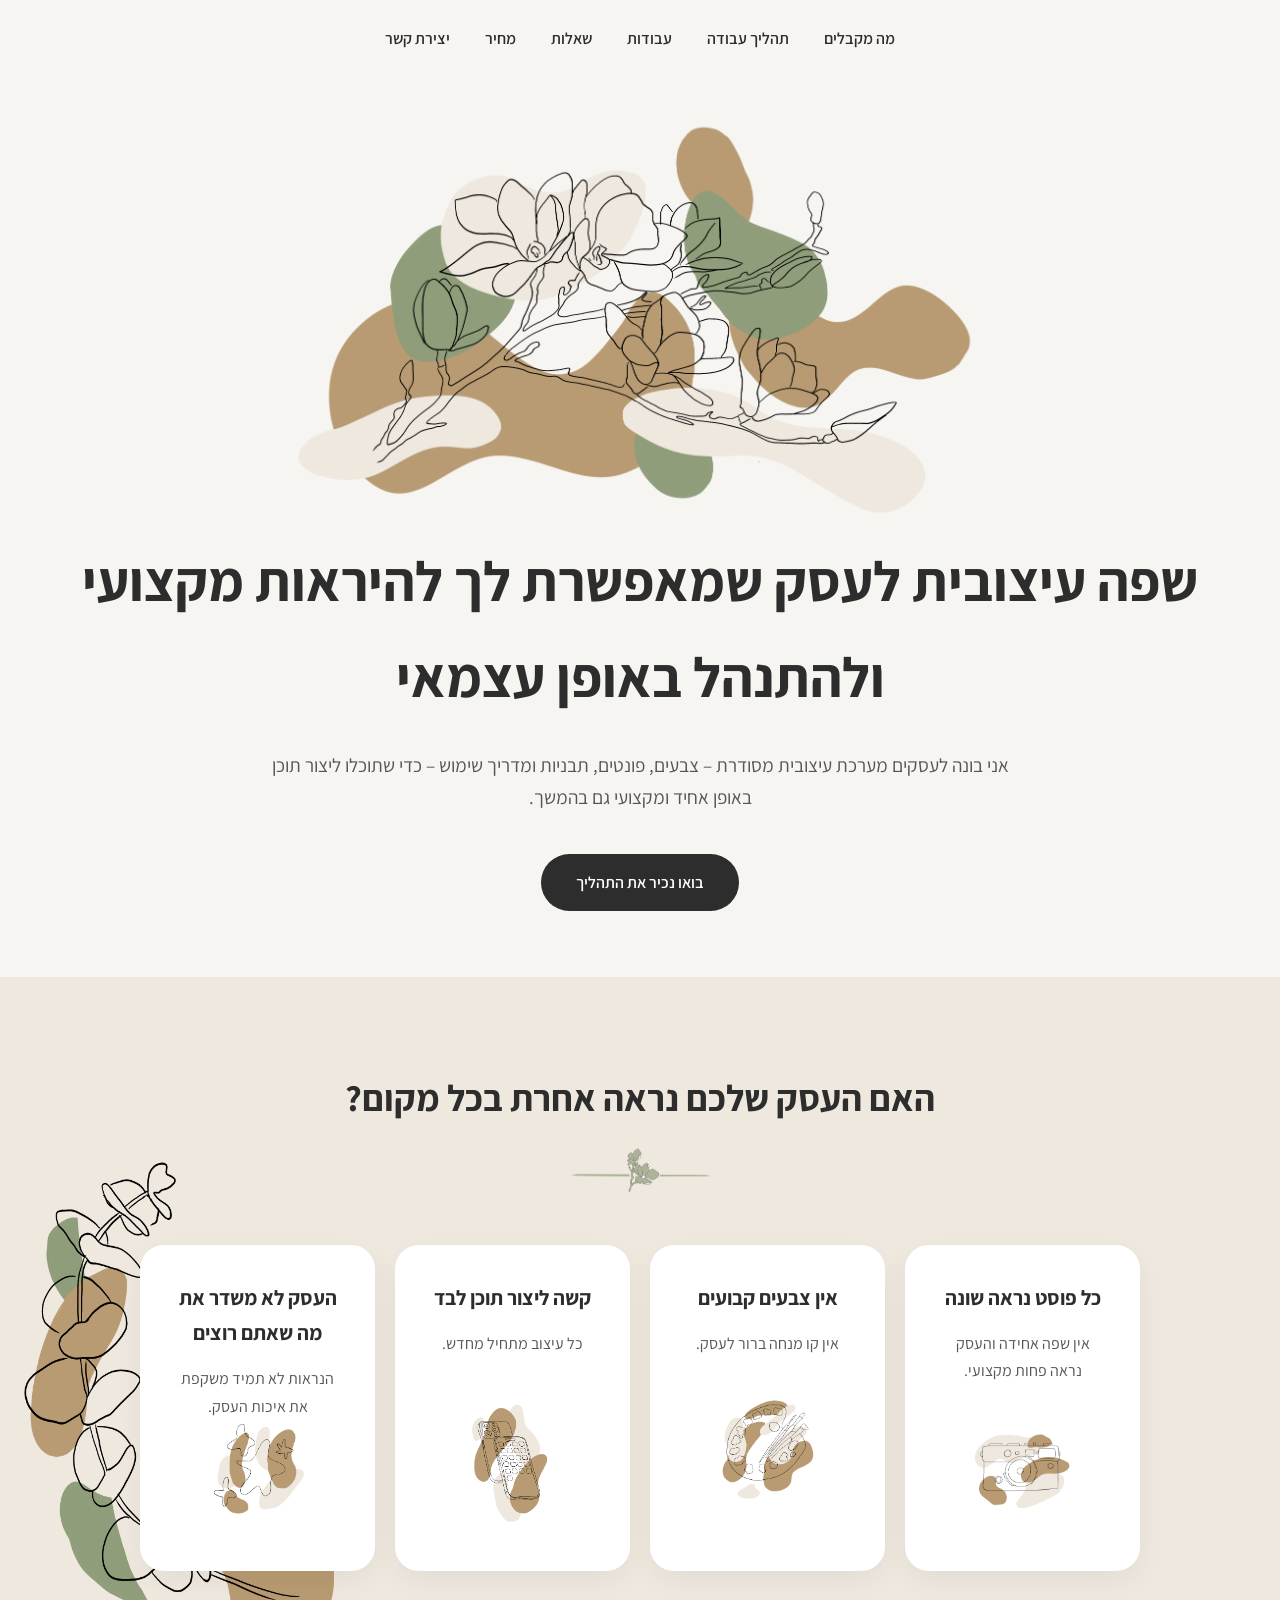
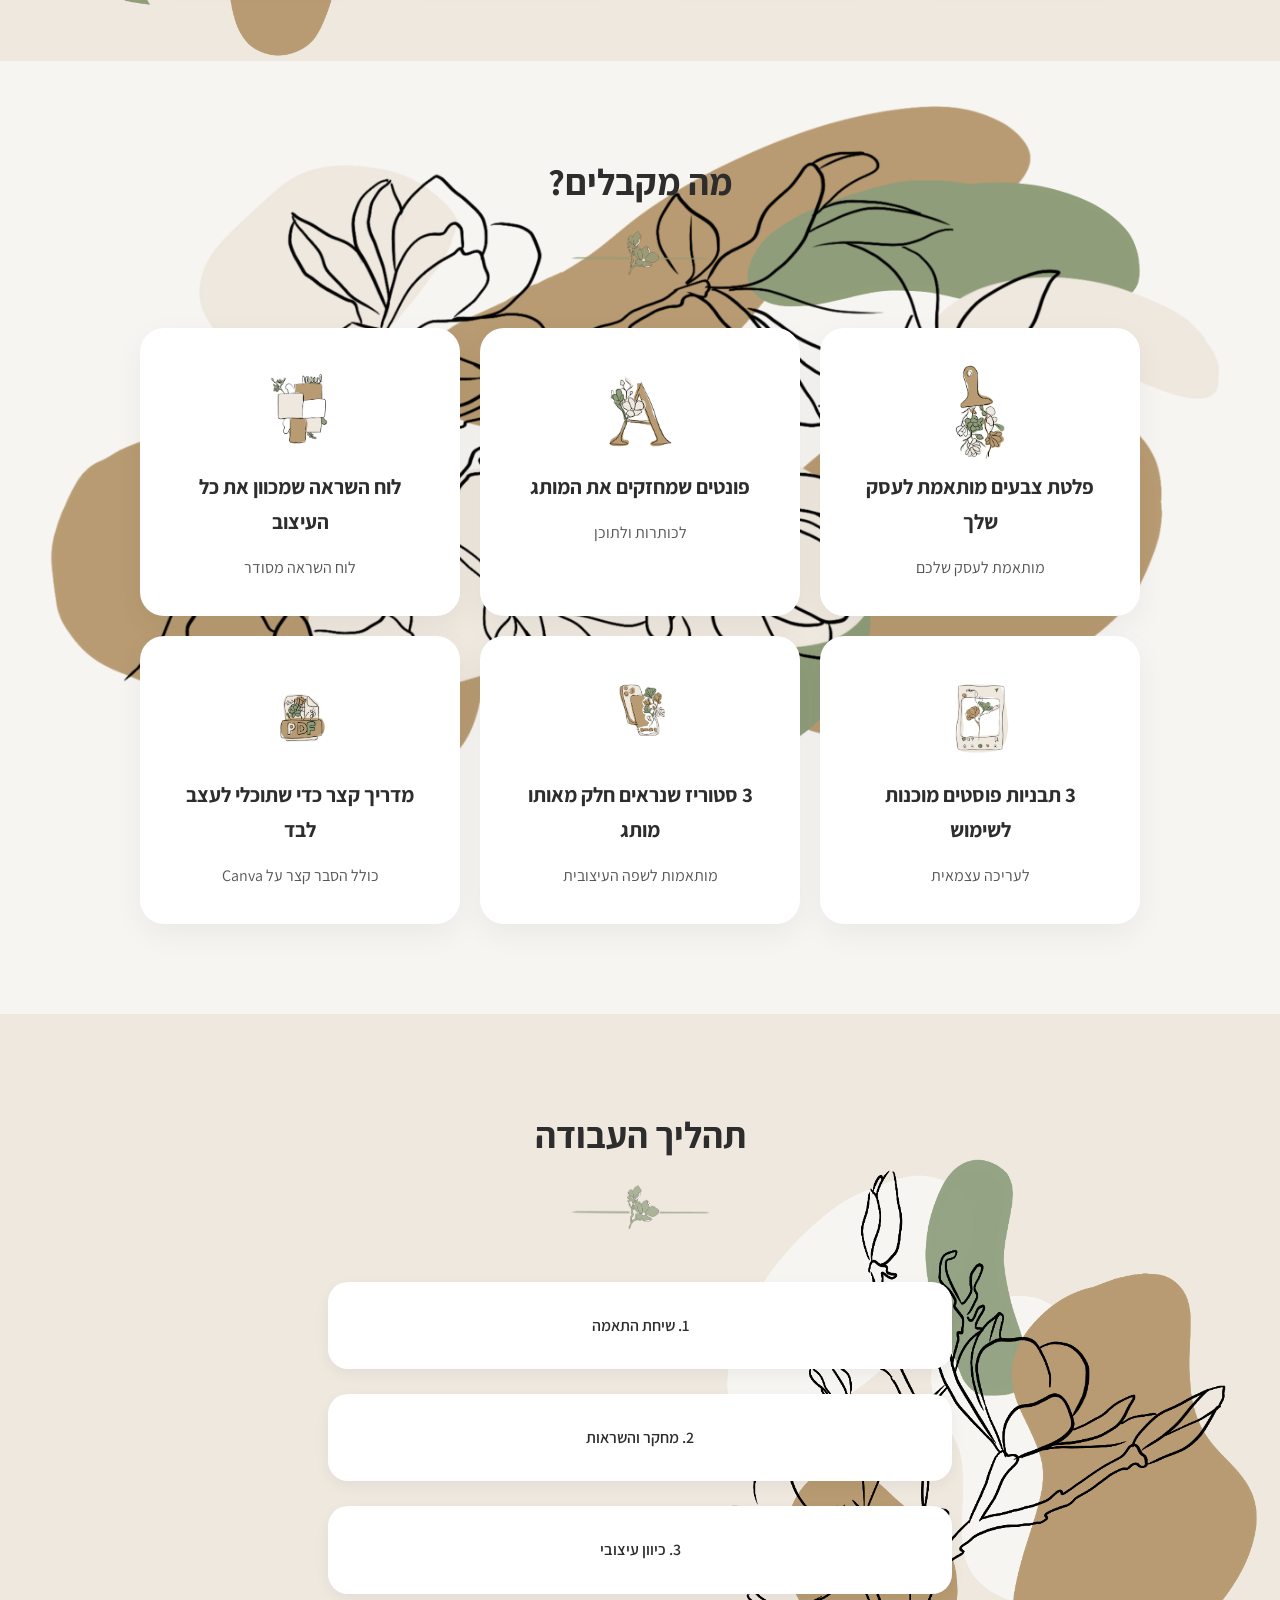
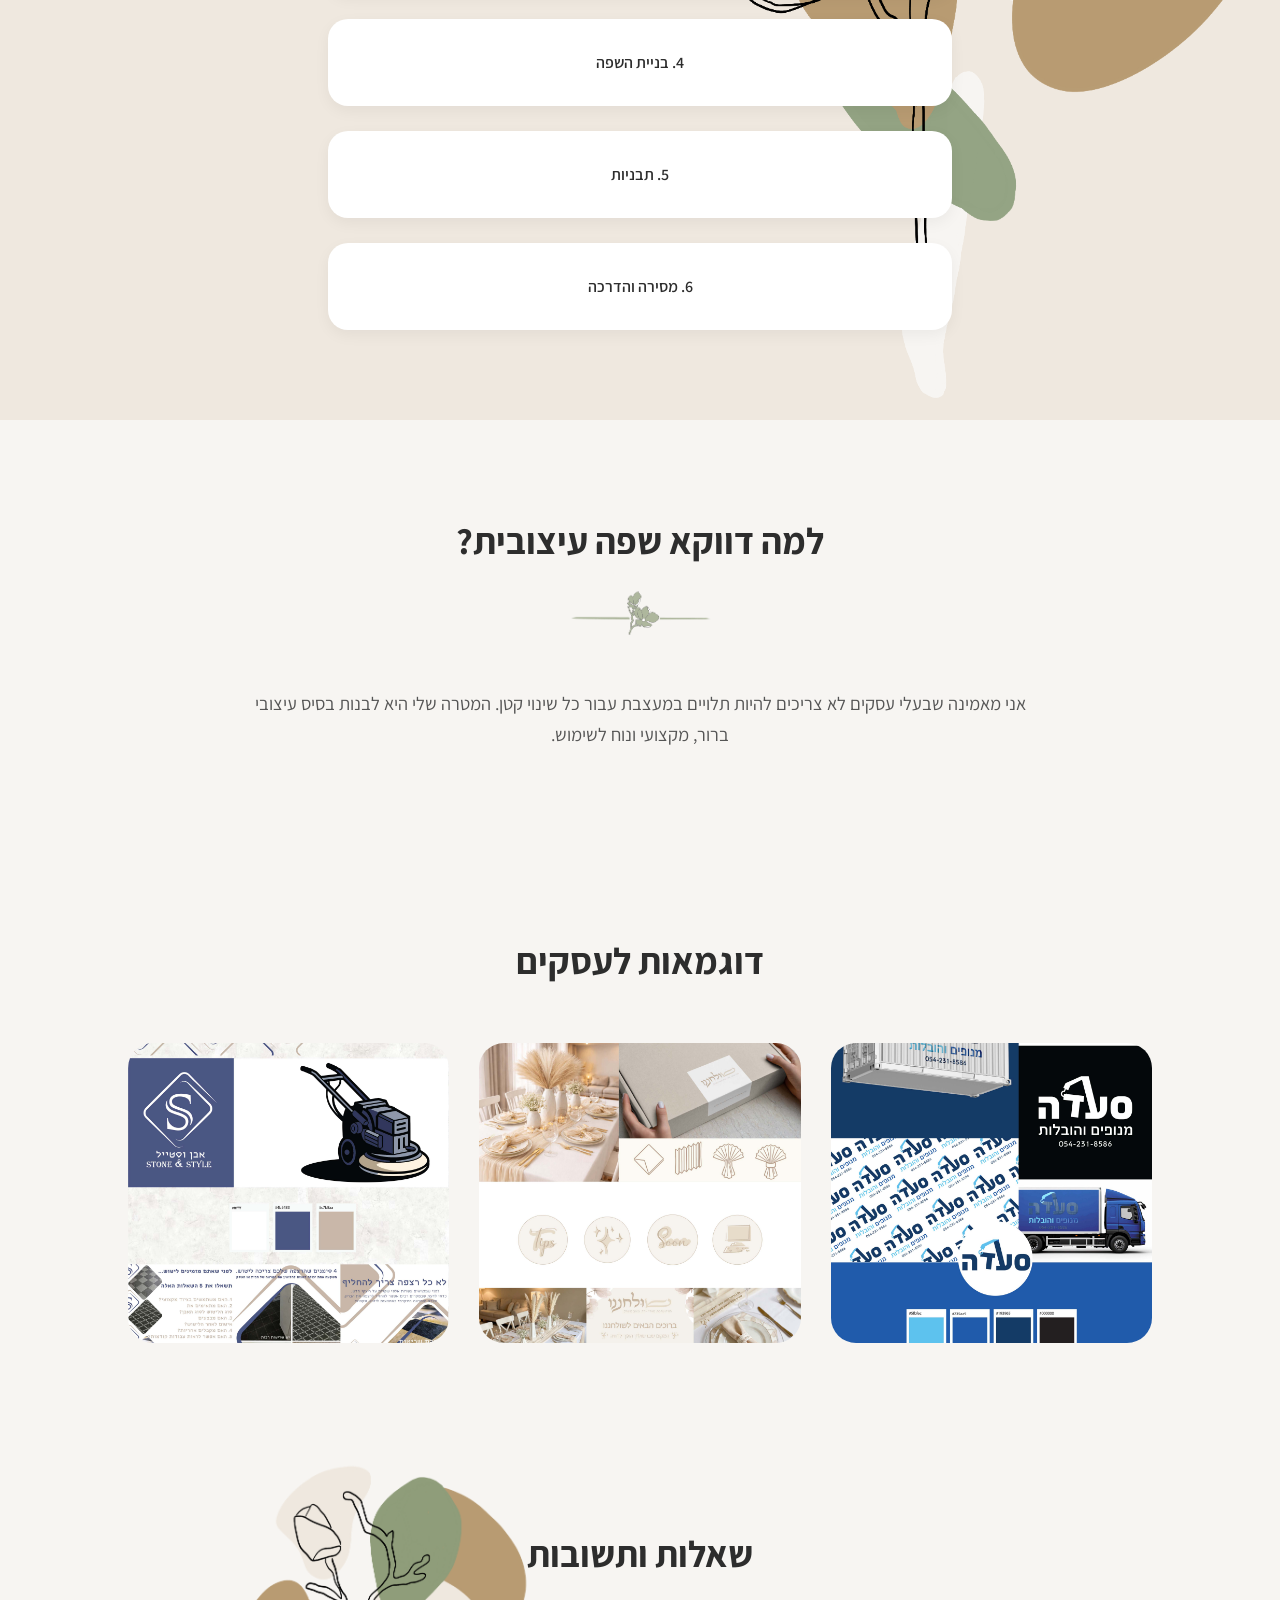
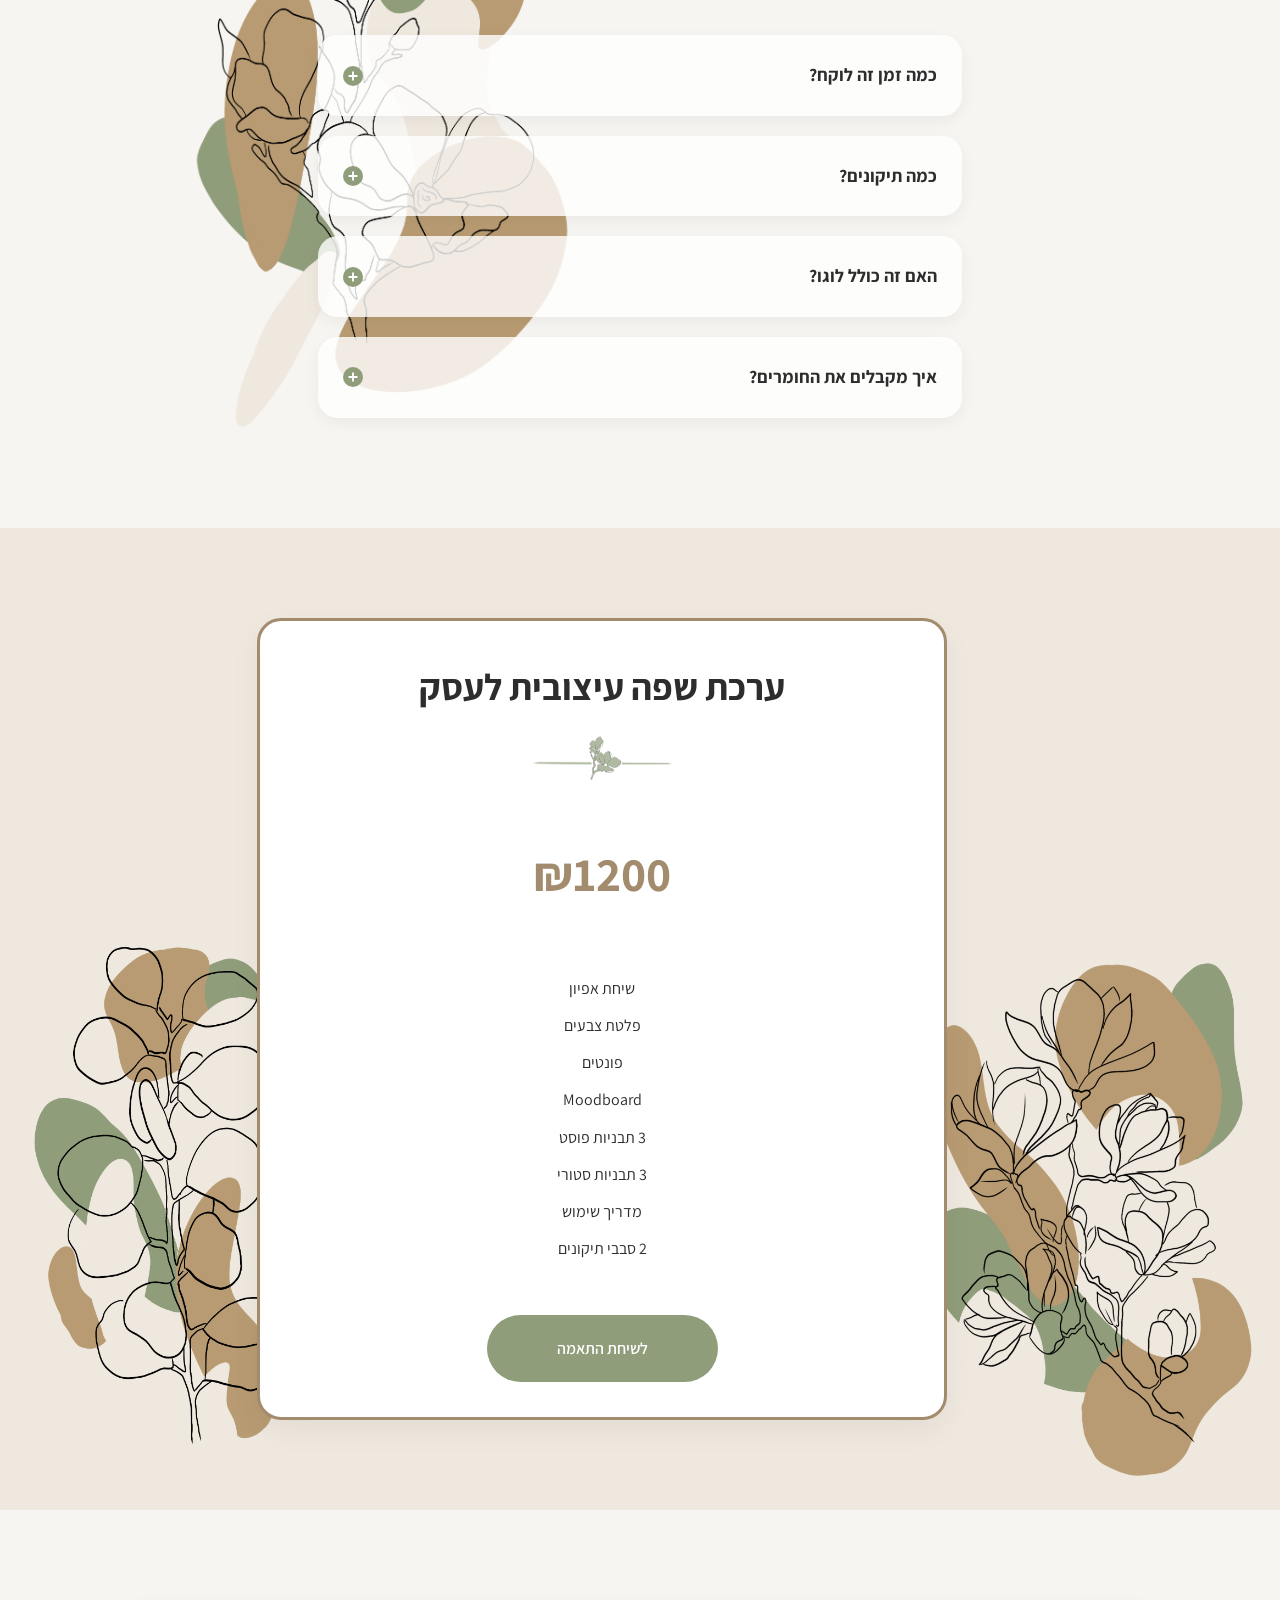
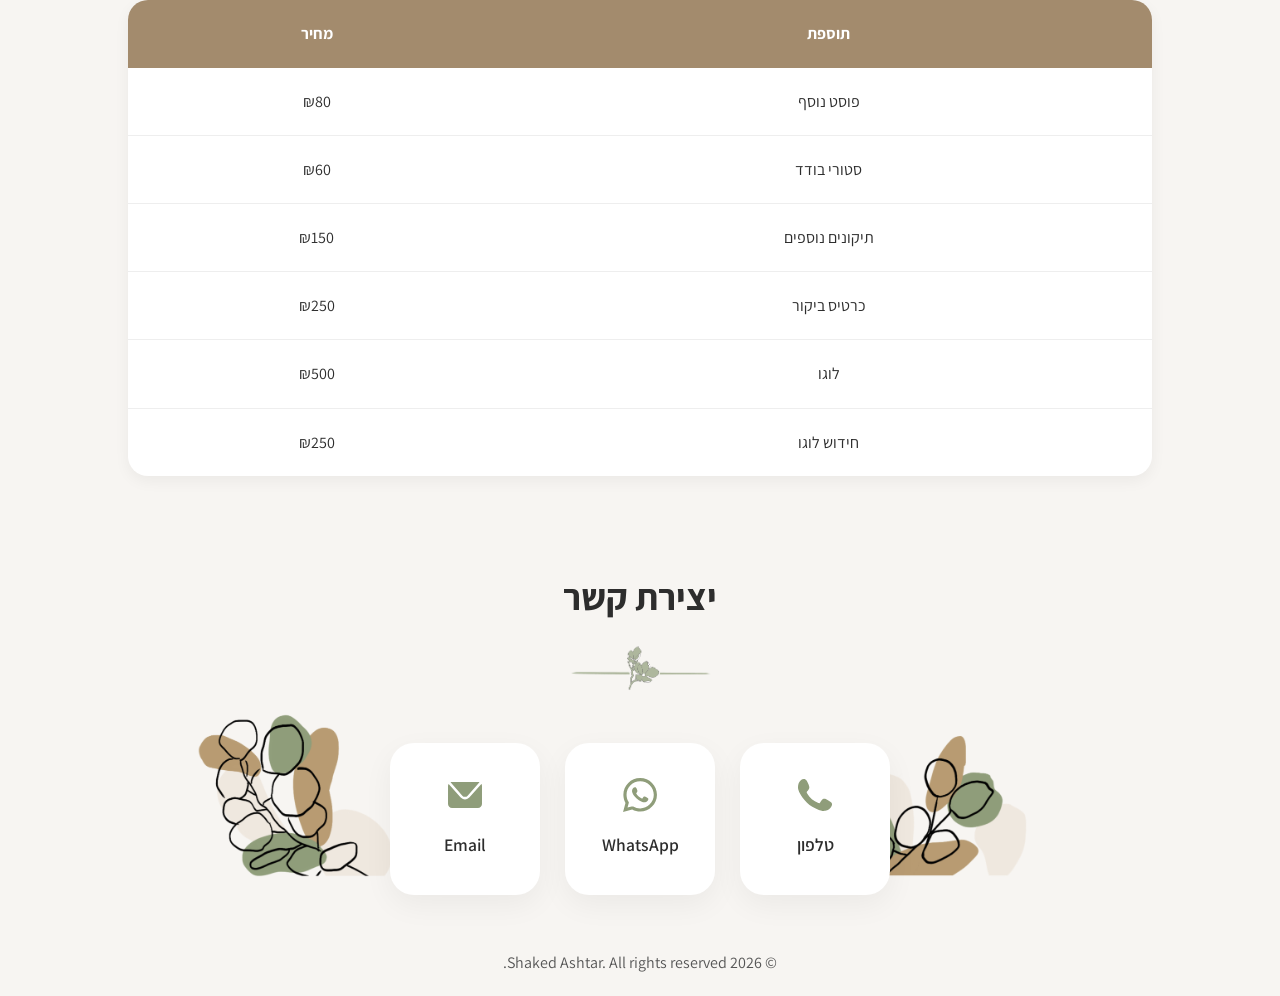
==== index.html @ 3697c23b "Add files via upload" ====
<!DOCTYPE html>
<html lang="he" dir="rtl">

<head>

    <meta charset="UTF-8">
    <meta name="viewport" content="width=device-width, initial-scale=1.0">

    <title>Visual Identity Kit</title>

    <link rel="stylesheet" href="style.css">

    <link rel="preconnect" href="https://fonts.googleapis.com">
    <link rel="preconnect" href="https://fonts.gstatic.com" crossorigin>
    <link href="https://fonts.googleapis.com/css2?family=Assistant:wght@200..800&display=swap" rel="stylesheet">


</head>
<body>
    <nav>

        <a href="#benefits">מה מקבלים</a>

        <a href="#process">תהליך עבודה</a>

        <a href="#portfolio">עבודות</a>

        <a href="#faq">שאלות</a>

        <a href="#pricing">מחיר</a>

        <a href="#contact">יצירת קשר</a>


    </nav>

    <header>
        <img class="Flower_header" src="Flower_header.png" alt="פרחים מצויירים בקו">
        <h1>
            שפה עיצובית לעסק
            שמאפשרת לך להיראות מקצועי ולהתנהל באופן עצמאי
        </h1>
        <p>
            אני בונה לעסקים מערכת עיצובית מסודרת –
            צבעים, פונטים, תבניות ומדריך שימוש –
            כדי שתוכלו ליצור תוכן באופן אחיד ומקצועי גם בהמשך.
        </p>
        <a href="#process" class="btn">
            בואו נכיר את התהליך
        </a>
    </header>
    <section id="problems">
        <h2 class="section-title">
            האם העסק שלכם נראה אחרת בכל מקום?
        </h2>
        <div class="cards">
            <div class="card">
                <h3>
                    כל פוסט נראה שונה
                </h3>
                <p>
                    אין שפה אחידה והעסק נראה פחות מקצועי.
                </p>
                 <img class="Camera" src="Camera.png" alt="מצלמה">
            </div>

            <div class="card">
                <h3>
                    אין צבעים קבועים
                </h3>
                <p>
                    אין קו מנחה ברור לעסק.
                </p>
                <img class="Patient" src="Patient .png" alt="פלטת צבעים">
            </div>

            <div class="card">
                <h3>
                    קשה ליצור תוכן לבד
                </h3>
                <p>
                    כל עיצוב מתחיל מחדש.
                </p>
                <img class="IPhone" src="IPhone .png" alt="טלפון">
            </div>

            <div class="card">
                <h3>
                    העסק לא משדר את מה שאתם רוצים
                </h3>
                <p>
                    הנראות לא תמיד משקפת את איכות העסק.
                </p>
                <img class="Stars" src="Stars.png" alt="כוכבים">
            </div>
            
        </div>
    </section>

    <section id="benefits">
        <h2 class="section-title">
            מה מקבלים?
        </h2>

        <div class="cards2">
            <div class="card">
                <img src="ic5.png" class="icons">
                <h3>פלטת צבעים מותאמת לעסק שלך</h3>
                <p>
                    מותאמת לעסק שלכם
                </p>
            </div>

            <div class="card">
                <img src="ic6.png" class="icons">
                <h3>פונטים שמחזקים את המותג</h3>
                <p>
                    לכותרות ולתוכן
                </p>
            </div>

            <div class="card">
                <img src="ic4.png" class="icons">
                <h3>לוח השראה שמכוון את כל העיצוב</h3>
                <p>
                    לוח השראה מסודר
                </p>
            </div>

            <div class="card">
                <img src="ic2.png" class="icons">
                <h3> 3 תבניות פוסטים מוכנות לשימוש</h3>
                <p>
                    לעריכה עצמאית
                </p>
            </div>

            <div class="card">
                <img src="ic3.png" class="icons">
                <h3> 3 סטוריז שנראים חלק מאותו מותג </h3>
                <p>
                    מותאמות לשפה העיצובית
                </p>
            </div>

            <div class="card">
                <img src="ic1.png" class="icons">
                <h3> מדריך קצר כדי שתוכלי לעצב לבד</h3>
                <p>
                    כולל הסבר קצר על Canva
                </p>
            </div>
        </div>
    </section>

    <section id="process">
        <h2 class="section-title">
            תהליך העבודה
        </h2>

        <div class="steps">
            <div>1. שיחת התאמה</div>
            <div>2. מחקר והשראות</div>
            <div>3. כיוון עיצובי</div>
            <div>4. בניית השפה</div>
            <div>5. תבניות</div>
            <div>6. מסירה והדרכה</div>
        </div>
    </section>

    <section id="about">
        <h2 class="section-title">
            למה דווקא שפה עיצובית?
        </h2>
        <p>
            אני מאמינה שבעלי עסקים לא צריכים להיות תלויים במעצבת
            עבור כל שינוי קטן.

            המטרה שלי היא לבנות בסיס עיצובי ברור,
            מקצועי ונוח לשימוש.
        </p>
    </section>
    <section id="portfolio">
        <h2>
            דוגמאות לעסקים
        </h2>
        <div class="portfolio">
            <img src="עבודה 1.jpg" class="gallery-img" alt="שפה עיצובית לעסק">
            <img src="שפת מיתוג.jpg" class="gallery-img" alt="שפה עיצובית לעסק">
            <img src="עבודה 2.jpg" class="gallery-img" alt="שפה עיצובית לעסק">
        </div>
    </section>
    <section id="faq">
        <h2>
          שאלות ותשובות
        </h2>
        <details>
            <summary>
                כמה זמן זה לוקח?
            </summary>
            <p>
                עד 7 ימי עסקים
            </p>
        </details>

        <details>
            <summary>
                כמה תיקונים?
            </summary>
            <p>
             עד שני סבבי תיקונים
            </p>
        </details>

        <details>
            <summary>
                האם זה כולל לוגו?
            </summary>
            <p>
                לא.
                ניתן להוסיף בתוספת תשלום.
            </p>
        </details>

        <details>
            <summary>
                איך מקבלים את החומרים?
            </summary>
            <p>
                PDF
                +
                Canva
            </p>
        </details>
    </section>

    <section id="pricing">
        <div class="boxPricing">
        <h2 class="section-title">
            ערכת שפה עיצובית לעסק
        </h2>
        <h3>
            ₪1200
        </h3>

        <ul>
            <li>שיחת אפיון</li>
            <li>פלטת צבעים</li>
            <li>פונטים</li>
            <li>Moodboard</li>
            <li>3 תבניות פוסט</li>
            <li>3 תבניות סטורי</li>
            <li>מדריך שימוש</li>
            <li>2 סבבי תיקונים</li>
        </ul>
        <a href="#contact" class="btcall">
            לשיחת התאמה
        </a>
        </div>
    </section>

    <section>
        <table>
            <thead>
                <tr>
                    <th>תוספת</th>
                    <th>מחיר</th>
                </tr>
            </thead>
            <tbody>
                <tr>
                    <td>פוסט נוסף</td>
                    <td>₪80</td>
                </tr>
                <tr>
                    <td>סטורי בודד</td>
                    <td>₪60</td>
                </tr>
                <tr>
                    <td>תיקונים נוספים</td>
                    <td>₪150</td>
                </tr>
                <tr>
                    <td>כרטיס ביקור</td>
                    <td>₪250</td>
                </tr>
                <tr>
                    <td>לוגו</td>
                    <td>₪500</td>
                </tr>
                 <tr>
                    <td>חידוש לוגו</td>
                    <td>₪250</td>
                </tr>
            </tbody>
        </table>
    </section>
    <section id="contact">
    <h2 class="section-title">
        יצירת קשר
    </h2>

    <div class="cards">

        <a href="tel:+972532420720" class="contact-card">
            <div class="card">
                <img class="icon-contact" src="tel.svg" alt="טלפון">
                טלפון
            </div>
        </a>

        <a href="https://wa.me/972532420720?text=היי,%20ראיתי%20את%20האתר%20שלך%20ואשמח%20לשמוע%20פרטים." class="contact-card" target="_blank">
            <div class="card">
                <img class="icon-contact" src="wat.svg" alt="WhatsApp">
                WhatsApp
            </div>
        </a>

        <a href="mailto:sshakedmiryam@gmail.com?subject=פנייה%20מהאתר" class="contact-card">
            <div class="card">
                <img class="icon-contact" src="mel.svg" alt="Email">
                Email
            </div>
        </a>

    </div>
</section>
    <footer>
    <p>© 2026 Shaked Ashtar. All rights reserved.</p>
</footer>
<div id="lightbox">
    <img id="lightbox-img" alt="">
</div>

<script src="main.js"></script>
</body>
</html>
---- style.css ----
/* ------------------- */
/* RESET */
/* ------------------- */

* {
    margin: 0;
    padding: 0;
    box-sizing: border-box;
}

html {
    scroll-behavior: smooth;
}

body {
    font-family: "Assistant", sans-serif;
    direction: rtl;
    background: #F7F5F2;
    color: #2D2D2D;
    line-height: 1.7;
}





/* ------------------- */
/* NAVBAR */
/* ------------------- */


nav {
    position: sticky;
    top: 0;
    z-index: 1000;
    padding: 25px;
    display: flex;
    justify-content: center;
    gap: 35px;
    background: rgba(247, 245, 242, 0.9);
    backdrop-filter: blur(10px);
}

nav a {
    text-decoration: none;
    color: #2D2D2D;
    font-weight: 600;
    transition: 0.3s;
}

nav a:hover {
    color: #A38B6D;
}

/* ------------------- */
/* GENERAL */
/* ------------------- */
section {
    padding: 90px 10%;
}

h1 {
    font-size: 3.5rem;
    font-weight: 700;
    margin-bottom: 25px;
}

h2 {
    font-size: 2.3rem;
    margin-bottom: 50px;
}

h3 {
    margin-bottom: 15px;
    font-size: 1.3rem;
}

.section-title::after {
    content: "";

    display: block;

    width: 200px;

    height: 50px;

    margin: 15px auto 0;

    background: url(h2.png) center / contain no-repeat;
}

.section-title::after{
    opacity:0.7;
    transition:0.3s;
}

.section-title:hover::after{
    opacity:1;
    transform:scale(1.05);
}

p {
    color: #555;
}

/* ------------------- */
/* HERO */
/* ------------------- */
.Flower_header {
    width: 700px;
}

header {
    min-height: 100vh;
    display: flex;
    flex-direction: column;
    justify-content: center;
    align-items: center;
    text-align: center;
    padding: 0px 40px 40px 40px;
}

header p {
    max-width: 750px;
    font-size: 1.2rem;
    margin-bottom: 40px;
}

.btn {
    padding: 15px 35px;
    border-radius: 50px;
    text-decoration: none;
    background: #2D2D2D;
    color: white;
    font-weight: 600;
    transition: 0.3s;
}

.btn:hover {
    transform: translateY(-3px);
    background: #A38B6D;
}

/* ------------------- */
/* CARDS */
/* ------------------- */
.cards {
      display: grid;
  grid-template-columns: repeat(4, 1fr);
  gap: 20px;
  max-width: 1000px; 
  margin: 0 auto;
}
.cards2 {
      display: grid;
  grid-template-columns: repeat(3, 1fr);
  gap: 20px;
  max-width: 1000px; 
  margin: 0 auto;
}

.card {
    background: white;
    padding: 35px;
    border-radius: 24px;
    box-shadow: 0 10px 30px rgba(0, 0, 0, 0.05);
    transition: 0.4s;
}

.Camera,
.Patient,
.IPhone {
    width: 100px;
    margin-top: 40px;
}

.Stars {
    width: 100px;
}

.card:hover {
    transform: translateY(-8px);
    box-shadow: 0 20px 40px rgba(0, 0, 0, 0.08);
}

#problems {
    background-color: #EFE8DF;
    position: relative;
    background-image: url(difrent.png);
    background-repeat: no-repeat;
    background-size: 100%;
    background-position: 20px 100%;
    text-align: center;

}

/* ------------------- */
/* PROCESS */
/* ------------------- */
#benefits {
    background-image: url(gets1.png);
    background-repeat: no-repeat;
    background-size: 100%;
    position: relative;
    text-align: center;
}

#process {
    background-image: url(work.png);
    background-size: 600px;
    background-repeat: no-repeat;
    background-position: right bottom;
    background-color: #EFE8DF;
    text-align: center;
}

.icons{
    width: 70px;
}

.steps {

    display: grid;
    gap: 25px;
    padding: 0px 200px 0px 200px;
}

.steps div {
    background: white;
    padding: 30px;
    border-radius: 20px;
    text-align: center;
    font-weight: 600;
    box-shadow: 0 5px 15px rgba(0, 0, 0, 0.05);
    transition: 0.3s;
}

.steps div:hover {
    background: #A38B6D;
    color: white;
}

/* ------------------- */
/* ABOUT */
/* ------------------- */
#about {
    text-align: center;
}

#about p {
    max-width: 800px;
    margin: auto;
    font-size: 1.15rem;
}

/* ------------------- */
/* PORTFOLIO */
/* ------------------- */
.portfolio {
    display: grid;
    grid-template-columns:
        repeat(auto-fit, minmax(300px, 1fr));
    gap: 30px;
    text-align: center;
}

#portfolio{
    text-align: center;
}
.portfolio img {
    width: 100%;
    border-radius: 25px;
    object-fit: cover;
    height: 300px;
    background: #ddd;
    transition: 0.3s;
}

.portfolio img:hover {
    transform: scale(1.02);
}
.gallery-img{
    cursor:pointer;
}

#lightbox{
    position:fixed;
    inset:0;
    background:rgba(0,0,0,.85);

    display:none;
    justify-content:center;
    align-items:center;

    z-index:9999;
}

#lightbox.active{
    display:flex;
}

#lightbox img{
    max-width:90%;
    max-height:90%;
    border-radius:20px;
}

/* ------------------- */
/* FAQ */
/* ------------------- */
#faq {
    max-width: 900px;
    margin: auto;
    background-image: url(faq.png);
    background-size: 400px;
    background-repeat: no-repeat;
    text-align: center;

}

details {
    background: rgba(255, 255, 255, 0.805);
    padding: 25px;
    border-radius: 20px;
    margin-bottom: 20px;
    box-shadow: 0 5px 15px rgba(0, 0, 0, 0.05);
    
}
summary {
    cursor: pointer;
    font-size: 18px;
    font-weight: 700;
    list-style: none;

    display: flex;
    justify-content: space-between;
    align-items: center;
    
}

summary::after {
    content: "";
    width: 20px;
    height: 20px;
    background: url("PLUS.svg") center/contain no-repeat;
    transition: 0.3s;
}

details[open] summary::after {
    background-image: url(PLUS1.svg);
}

summary::-webkit-details-marker {
    display: none;
}

details p {
    margin-top: 15px;
    color: #666;
}



/* ------------------- */
/* PRICE */
/* ------------------- */
#pricing {
    text-align: center;
    background-image: url(pricing.png);
    background-repeat: no-repeat;
    background-size: 100%;
    background-Position: right bottom;
    background-color: #EFE8DF;
    position: relative;
}

.boxPricing {
    background: white;
    padding: 35px;
    border-Radius: 24px;
    box-Shadow: 0 10px 30px rgba(0, 0, 0, 0.05);
    transition: 0.4s;
    border: 3px solid #A38B6D;
    box-sizing: content-box;
    width: 60%;
    display: grid;
    justify-content: center;
    justify-Items: center;
    position: relative;
    right: 20%;

}

#pricing ul {
    list-style: none;
    margin-top: 40px;
}

#pricing li {
    padding: 5px;
}

#pricing h3 {
    font-size: 3rem;
    color: #A38B6D;
}

.btcall {
    padding: 20px 70px;
    border-radius: 50px;
    text-decoration: none;
    background: #8F9D7A;
    color: white;
    font-weight: 600;
    transition: 0.3s;
    margin-top: 48px;
}
.btcall:hover {
    transform: translateY(-3px);
    background: #A38B6D;
}


/* ------------------- */
/* TABLE */
/* ------------------- */
table {
    width: 100%;
    border-collapse: collapse;
    background: white;
    border-radius: 20px;
    overflow: hidden;
    box-shadow: 0 5px 15px rgba(0, 0, 0, 0.05);
}

th {
    background: #A38B6D;
    color: white;
    padding: 20px;
}

td {
    padding: 20px;
    text-align: center;
    border-bottom: 1px solid #eee;
}

tr:last-child td {
    border: none;
}

/* ------------------- */
/* CONTACT */
/* ------------------- */
#contact {
    text-align: center;
    background-image: url(footer.png);
    background-size: 70% ;
    background-repeat: no-repeat;
    background-position:center center;
    padding: 0px 10% 54px 10%;
}
/* ------------------- */
/* CONTACT */
/* ------------------- */

#contact{
    text-align:center;
}

#contact .cards{
    display:flex;
    justify-content:center;
    gap:25px;
    flex-wrap:wrap;
}

#contact .card{

    width:150px;
    min-height:150px;

    display:flex;
    flex-direction:column;

    justify-content:center;
    align-items:center;

    gap:18px;

    background:white;
    border-radius:24px;

    box-shadow:0 10px 30px rgba(0,0,0,.05);

    transition:.3s;

    cursor:pointer;

    font-size:1.1rem;
    font-weight:600;
}
.contact-card {
    text-decoration: none;
    color: inherit;
}

#contact .card:hover{

    transform:translateY(-6px);

    box-shadow:0 18px 35px rgba(0,0,0,.08);

}

.icon-contact{

    width:34px;
    height:34px;

    object-fit:contain;

}
footer{
    text-align: center;
    margin-bottom: 20px;
}

/* ------------------- */
/* ANIMATION */
/* ------------------- */
header,
section {
    animation:
        fadeUp 1s ease;
}


@keyframes fadeUp {
    from {
        opacity: 0;
        transform: translateY(30px);
    }

    to {
        opacity: 1;
        transform: translateY(0);
    }
}

/* ------------------- */
/* MOBILE */
/* ------------------- */
@media(max-width:768px) {
    nav {
        flex-wrap: wrap;
        gap: 15px;
        padding: 20px;
    }

    h1 {
        font-size: 2.2rem;
    }

    h2 {
        font-size: 1.8rem;
    }

    header {
        min-height: auto;
        padding-top: 120px;
    }
    .cards-container {
    grid-template-columns: repeat(2, 1fr);
   }
}
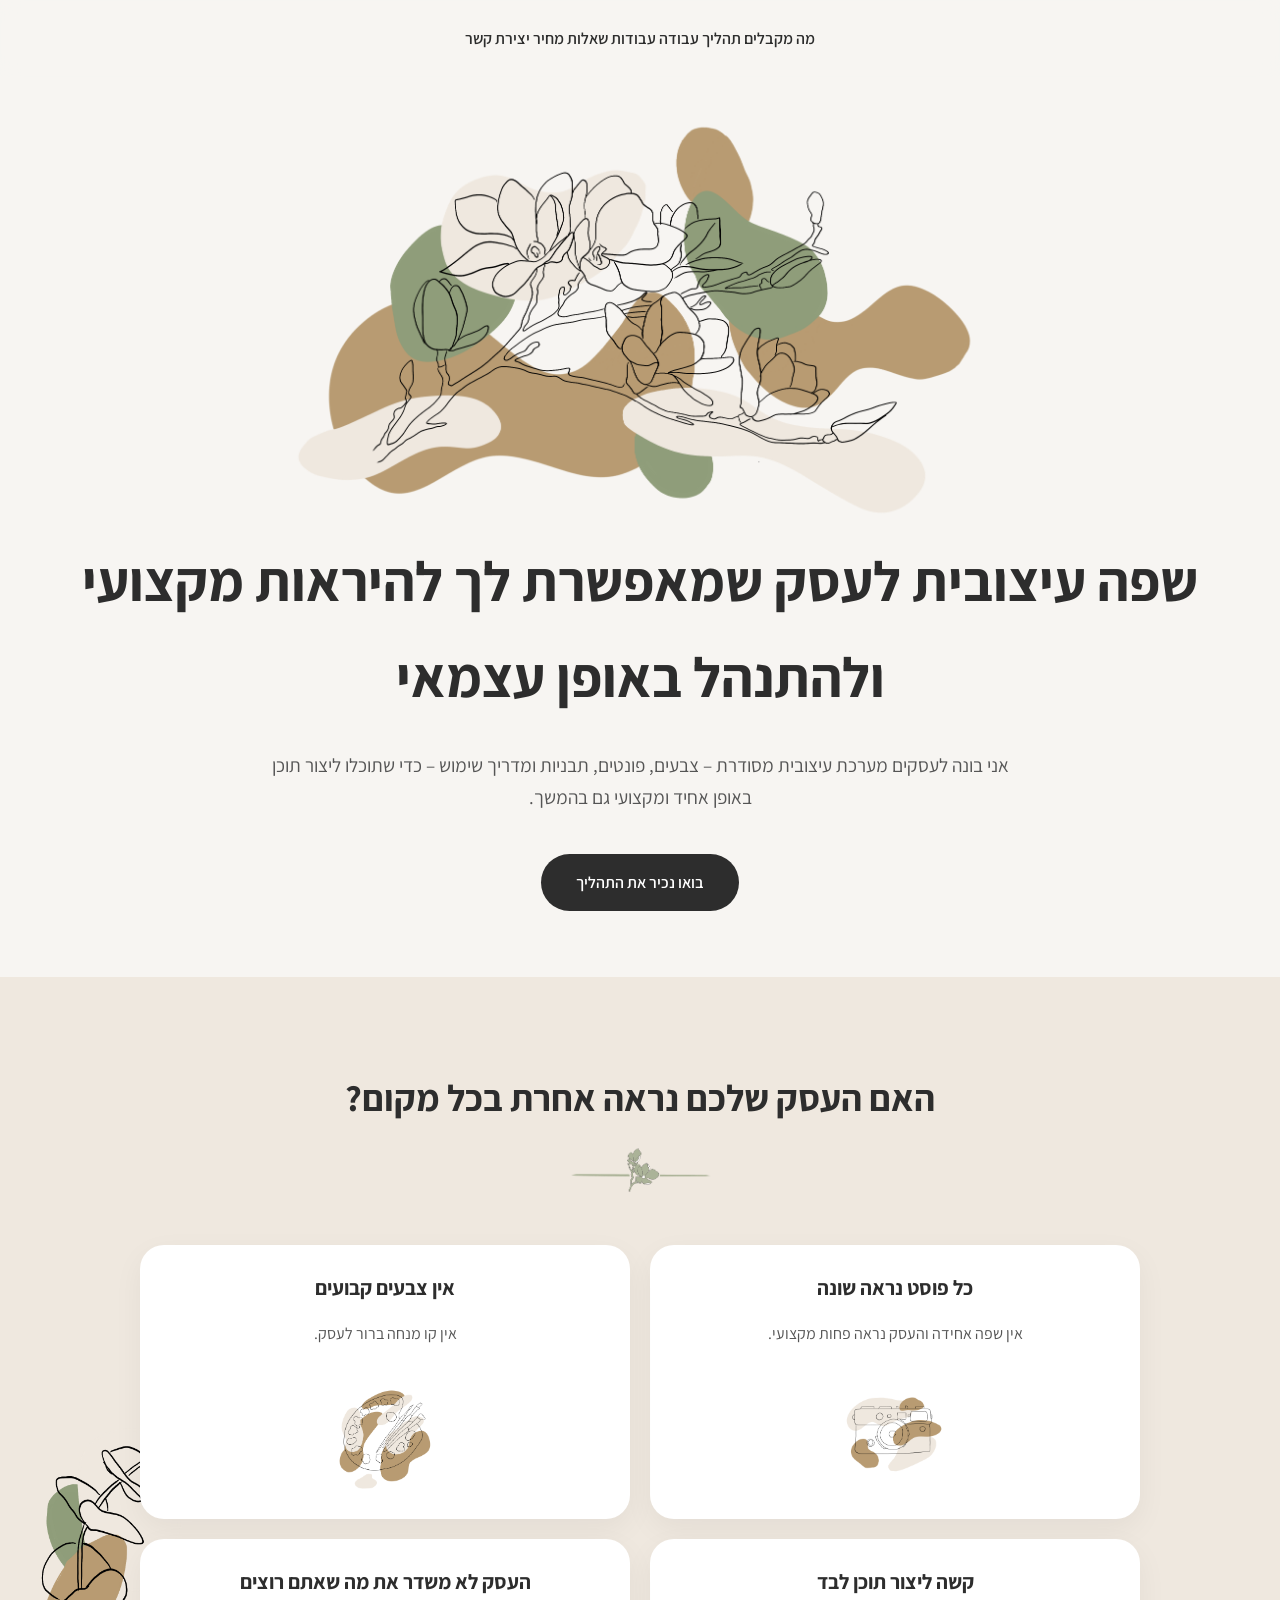
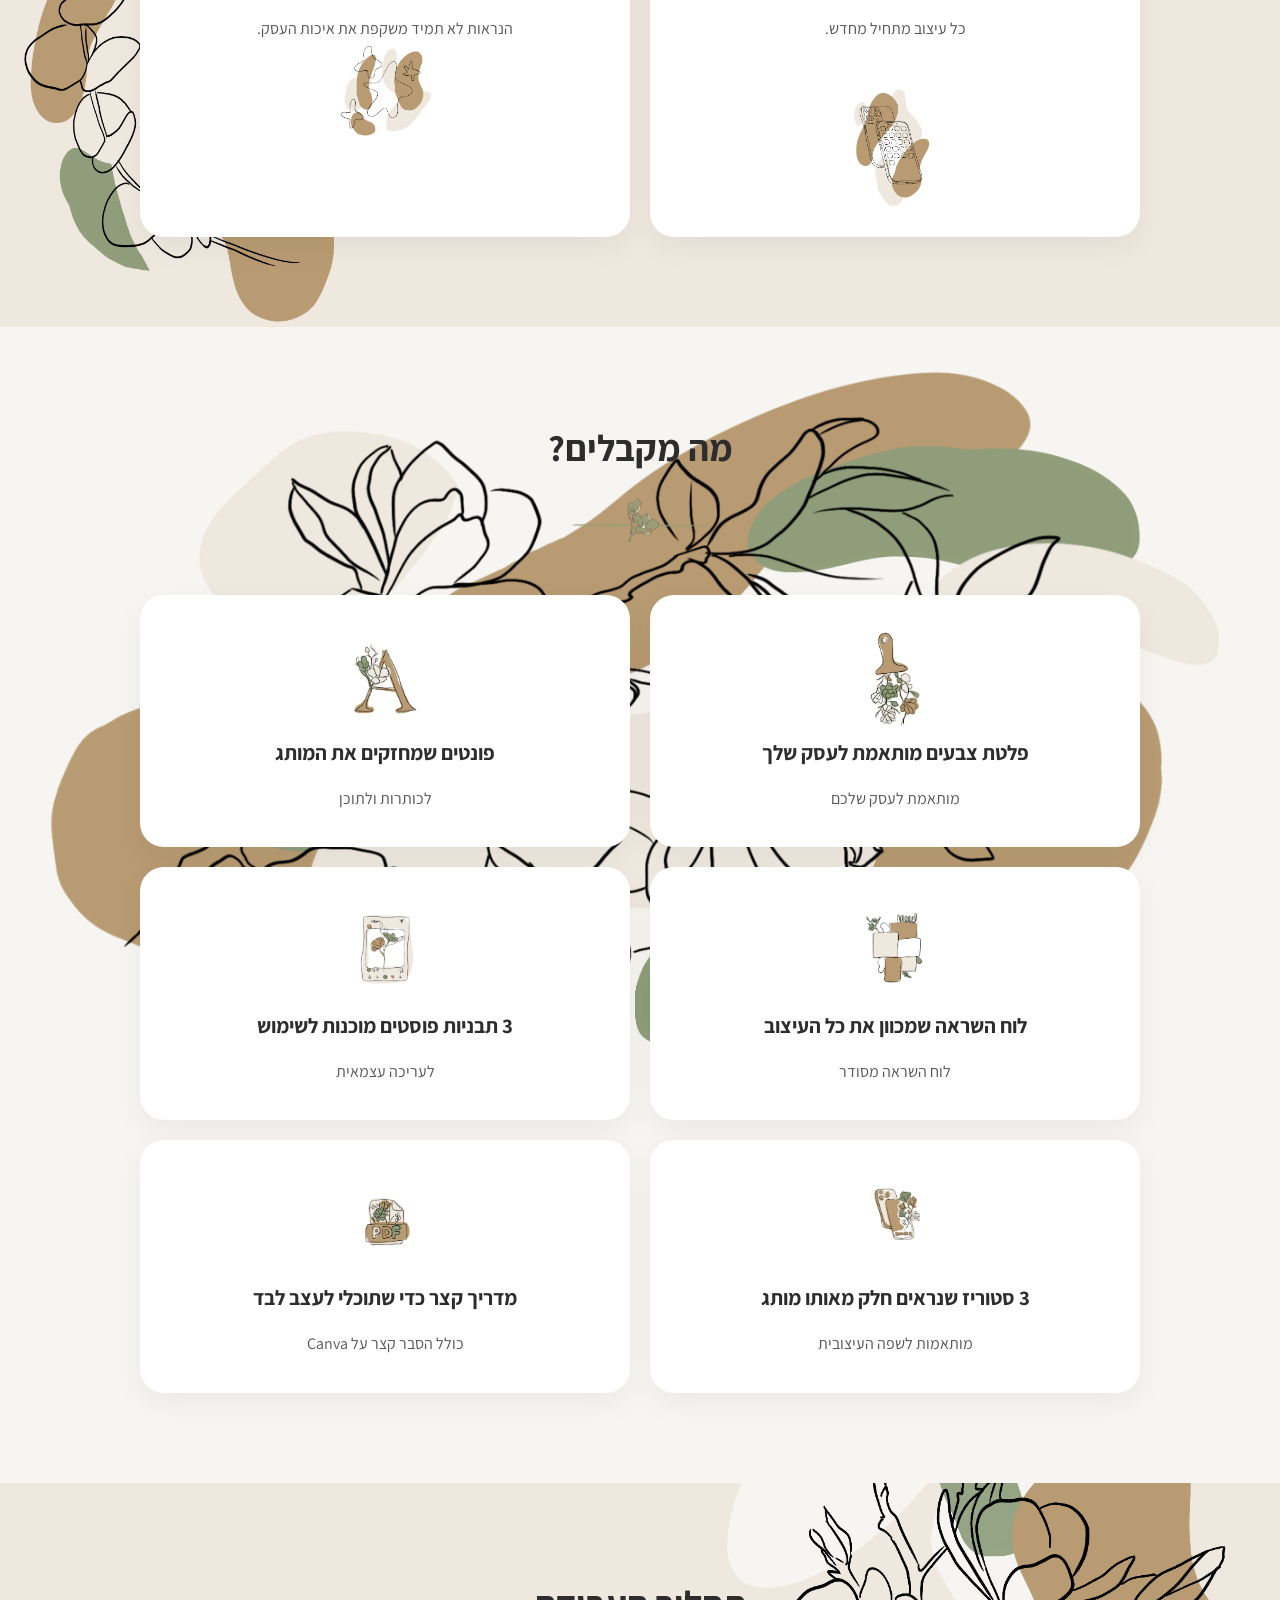
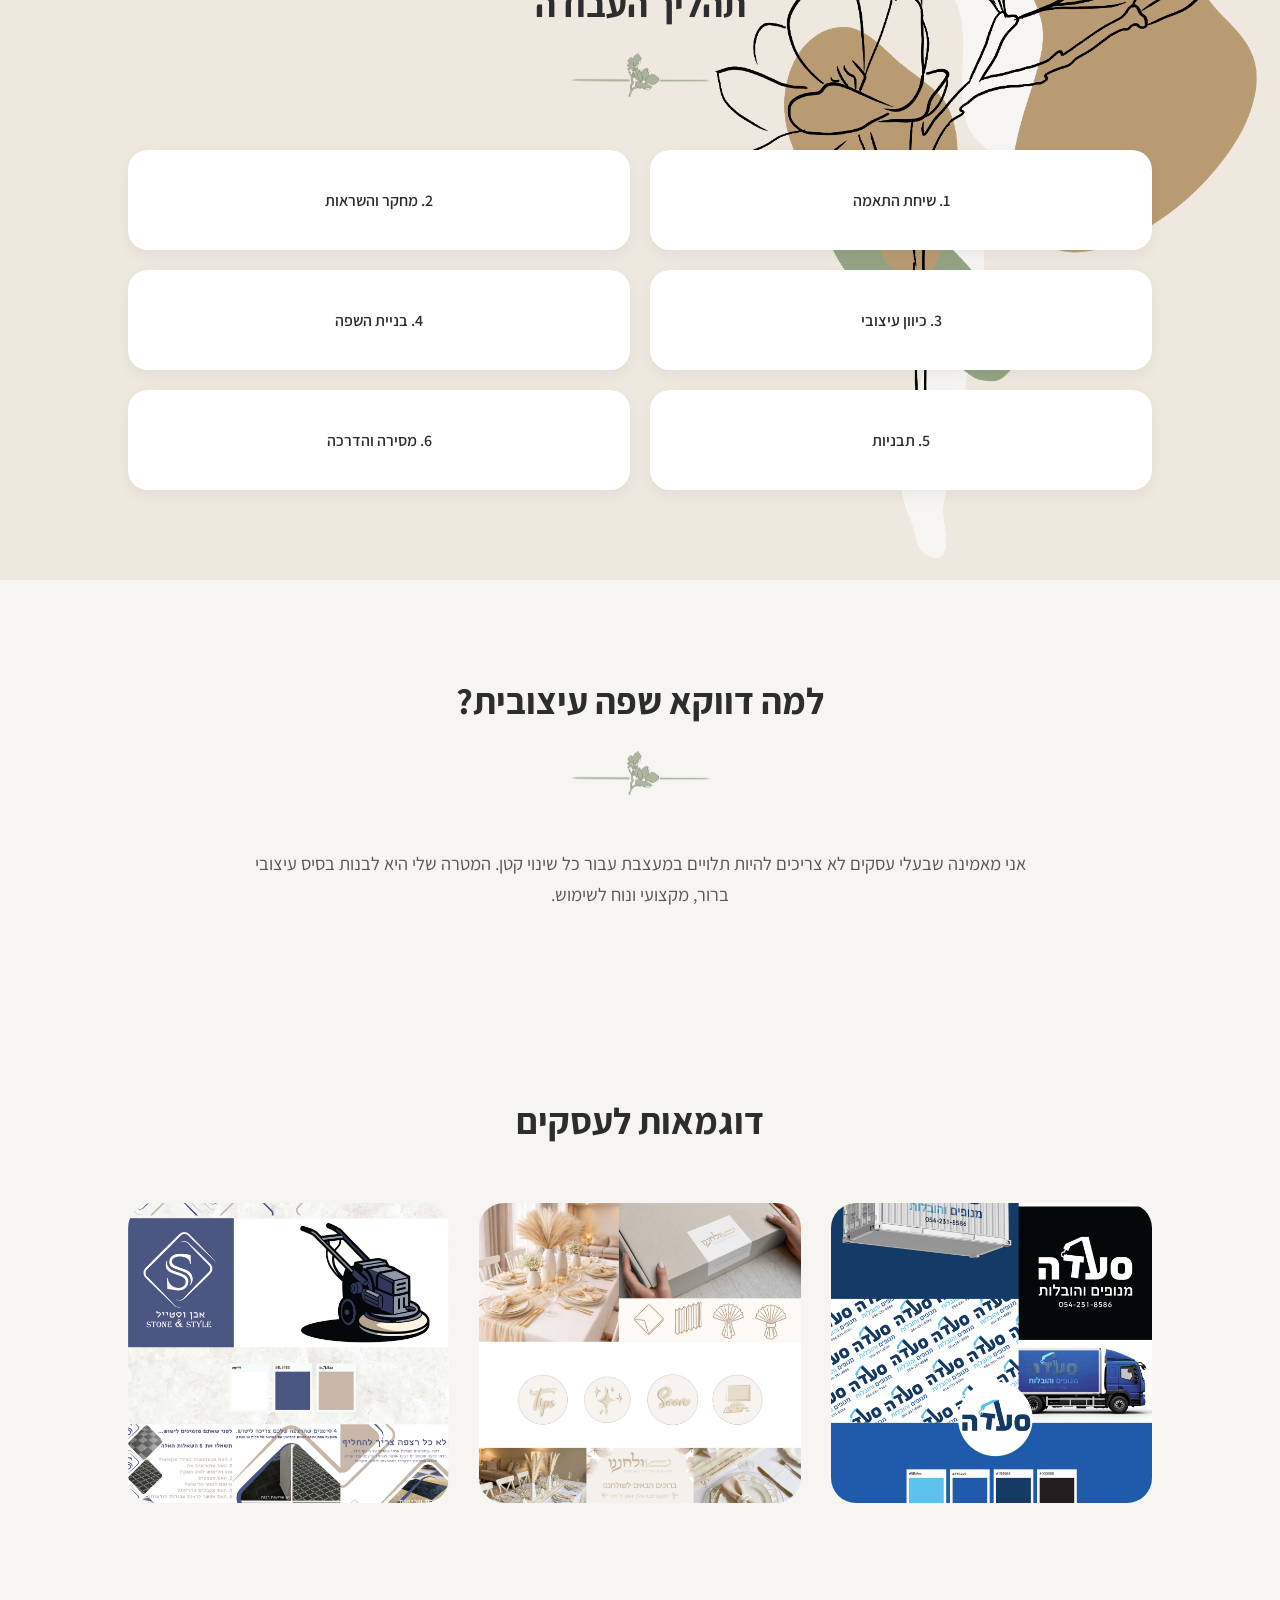
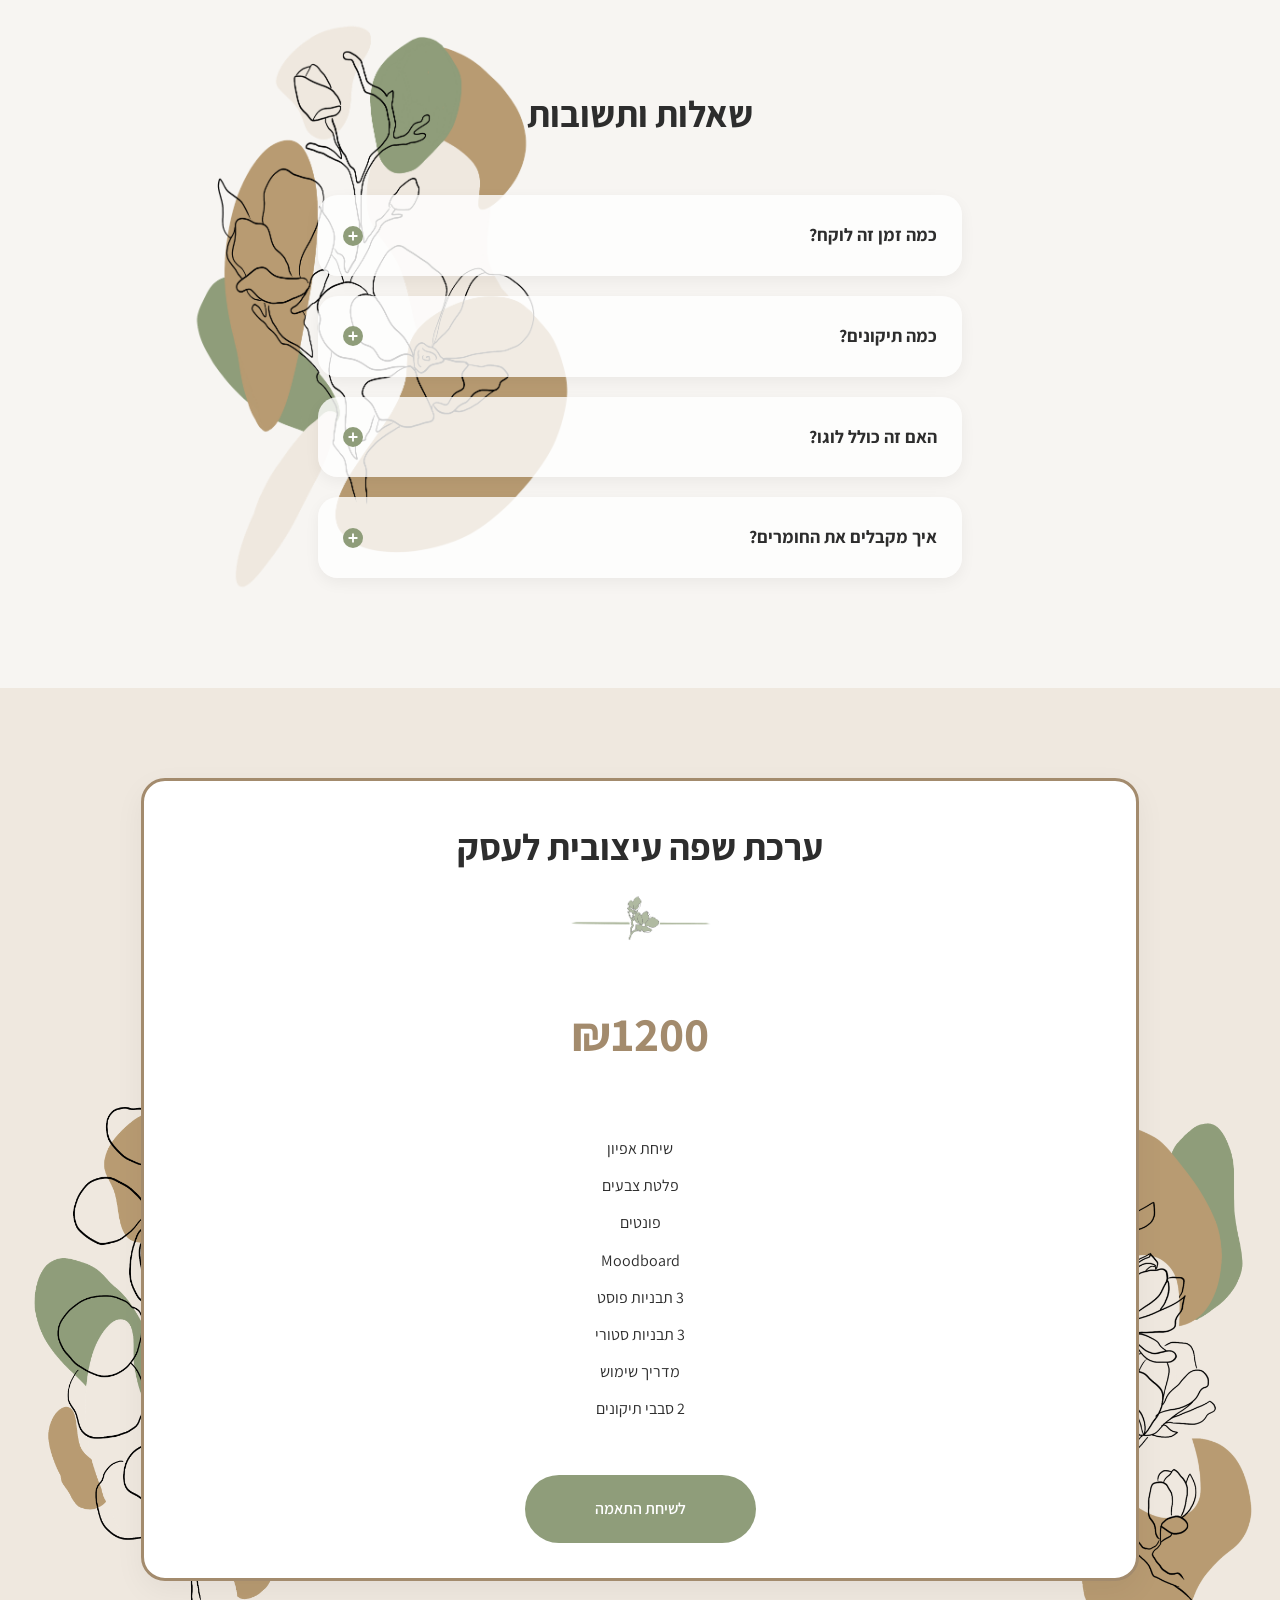
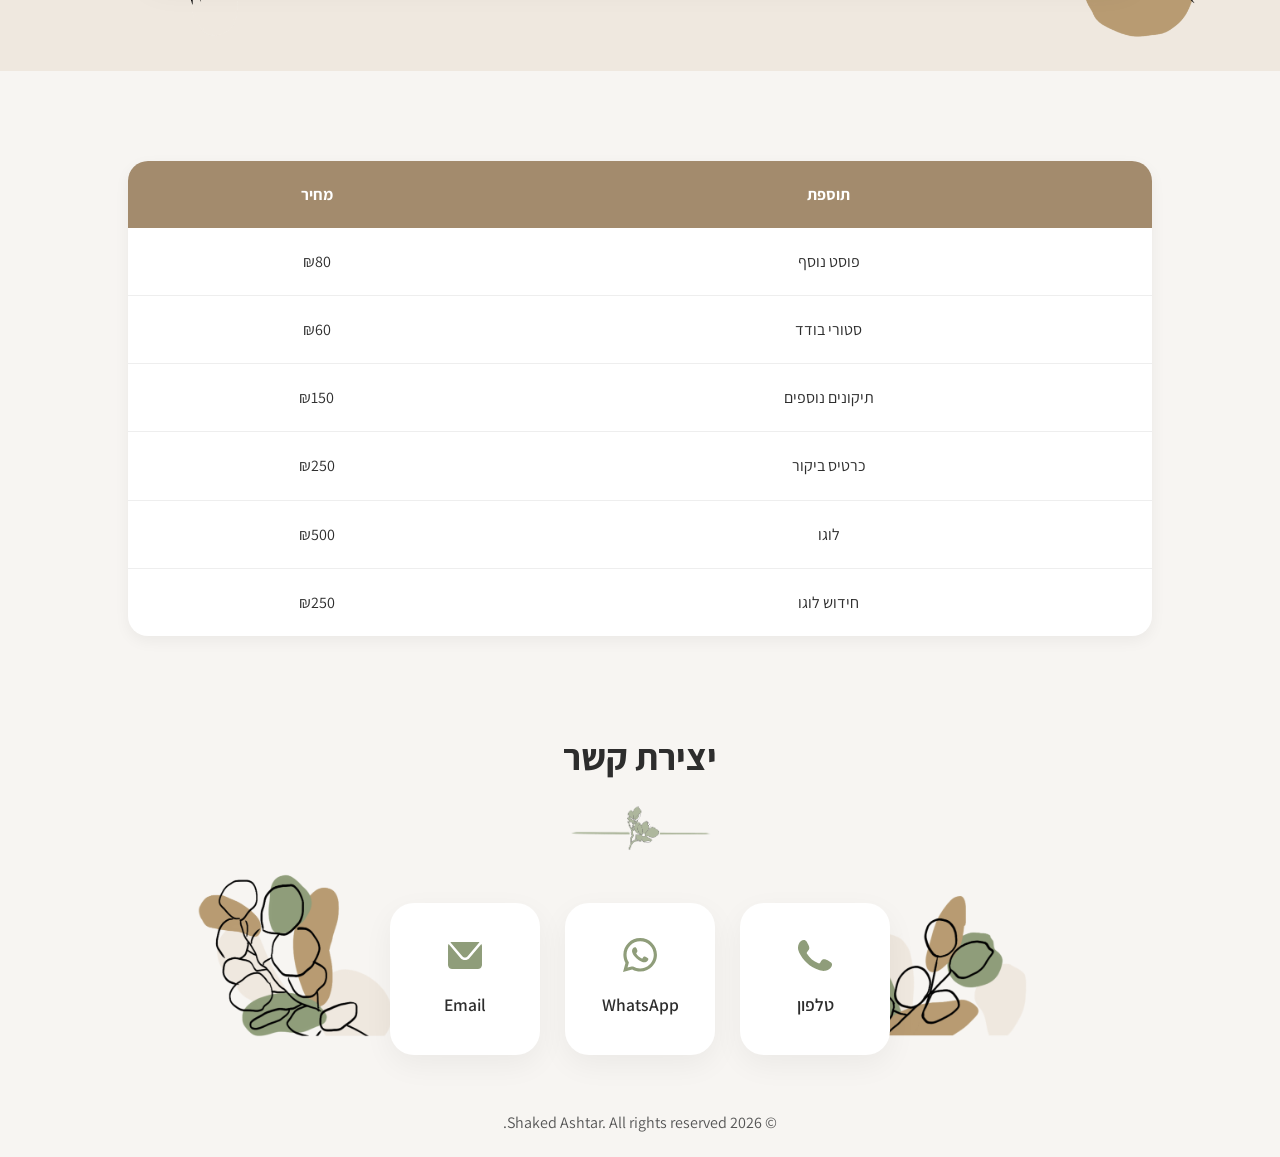
==== commit 397d5d6e: "Update index.html" ====
--- a/index.html
+++ b/index.html
@@ -17,22 +17,27 @@
 
 </head>
 <body>
-    <nav>
-
-        <a href="#benefits">מה מקבלים</a>
-
-        <a href="#process">תהליך עבודה</a>
-
-        <a href="#portfolio">עבודות</a>
-
-        <a href="#faq">שאלות</a>
-
-        <a href="#pricing">מחיר</a>
-
-        <a href="#contact">יצירת קשר</a>
-
-
-    </nav>
+        <nav>
+
+<div class="hamburger">
+    <span></span>
+    <span></span>
+    <span></span>
+</div>
+
+
+<div class="nav-links">
+
+<a href="#benefits">מה מקבלים</a>
+<a href="#process">תהליך עבודה</a>
+<a href="#portfolio">עבודות</a>
+<a href="#faq">שאלות</a>
+<a href="#pricing">מחיר</a>
+<a href="#contact">יצירת קשר</a>
+
+</div>
+
+</nav>
 
     <header>
         <img class="Flower_header" src="Flower_header.png" alt="פרחים מצויירים בקו">
@@ -334,4 +339,4 @@
 
 <script src="main.js"></script>
 </body>
-</html>+</html>
--- a/style.css
+++ b/style.css
@@ -50,6 +50,10 @@
 
 nav a:hover {
     color: #A38B6D;
+}
+
+.hamburger{
+    display:none;
 }
 
 /* ------------------- */
@@ -551,26 +555,171 @@
 /* ------------------- */
 /* MOBILE */
 /* ------------------- */
-@media(max-width:768px) {
-    nav {
-        flex-wrap: wrap;
-        gap: 15px;
-        padding: 20px;
-    }
-
-    h1 {
-        font-size: 2.2rem;
-    }
-
-    h2 {
-        font-size: 1.8rem;
-    }
-
-    header {
-        min-height: auto;
-        padding-top: 120px;
-    }
-    .cards-container {
-    grid-template-columns: repeat(2, 1fr);
-   }
-}+
+@media(max-width:768px){
+
+/* NAV */
+
+nav{
+    padding:20px;
+    justify-content:flex-start;
+}
+
+.hamburger{
+    display:flex;
+    flex-direction:column;
+    gap:6px;
+    cursor:pointer;
+}
+
+.hamburger span{
+    width:30px;
+    height:3px;
+    background:#2D2D2D;
+    border-radius:5px;
+}
+
+.nav-links{
+    display:none;
+    position:absolute;
+    top:75px;
+    right:20px;
+    background:#F7F5F2;
+    padding:25px;
+    border-radius:20px;
+    flex-direction:column;
+    gap:20px;
+    width:220px;
+    box-shadow:0 10px 30px rgba(0,0,0,.15);
+}
+
+.nav-links.open{
+    display:flex;
+}
+
+/* HERO */
+
+h1{
+    font-size:2.2rem;
+}
+
+header{
+    padding-top:100px;
+}
+
+/* BACKGROUND */
+
+#problems,
+#benefits,
+#process,
+#pricing{
+    background-size:cover;
+    background-position:center;
+}
+
+/* BENEFITS */
+.cards2{
+   grid-template-columns:1fr;
+}
+
+#benefits .card{
+    min-height:230px;
+    display:flex;
+    flex-direction:column;
+    justify-content:flex-start;
+    align-items:center;
+}
+
+/* PRICE */
+
+.boxPricing{
+    width:90%;
+    right:auto;
+    margin:auto;
+    padding:25px;
+}
+
+#pricing{
+    padding:50px 15px;
+}
+
+.btcall{
+    padding:18px 45px;
+}
+
+/* CONTACT */
+#contact .cards{
+    flex-direction:column;
+    align-items:center;
+}
+
+}
+
+/* =========================
+   MOBILE ADJUSTMENTS FINAL
+========================= */
+
+/* =========================
+   PROBLEMS CARDS
+========================= */
+#problems .cards{
+    grid-template-columns:repeat(2,1fr);
+    gap:20px;
+}
+
+#problems .card{
+    min-height:240px;
+    padding:25px 20px;
+    display:flex;
+    flex-direction:column;
+    justify-content:flex-start;
+    align-items:center;
+}
+
+/* =========================
+   BENEFITS CARDS
+========================= */
+
+#benefits .cards2{
+    grid-template-columns:repeat(2,1fr);
+    gap:20px;
+}
+
+#benefits .card{
+    min-height:230px;
+}
+
+/* =========================
+   PROCESS STEPS
+========================= */
+
+.steps{
+    grid-template-columns:repeat(2,1fr);
+    padding:0;
+    gap:20px;
+}
+
+.steps div{
+    padding:25px 15px;
+    min-height:100px;
+    display:flex;
+    align-items:center;
+    justify-content:center;
+}
+
+/* =========================
+   PRICE CENTER
+========================= */
+
+.boxPricing{
+    width:90%;
+    right:auto;
+    left:auto;
+    margin:0 auto;
+}
+
+#pricing{
+    display:flex;
+    justify-content:center;
+}
+
